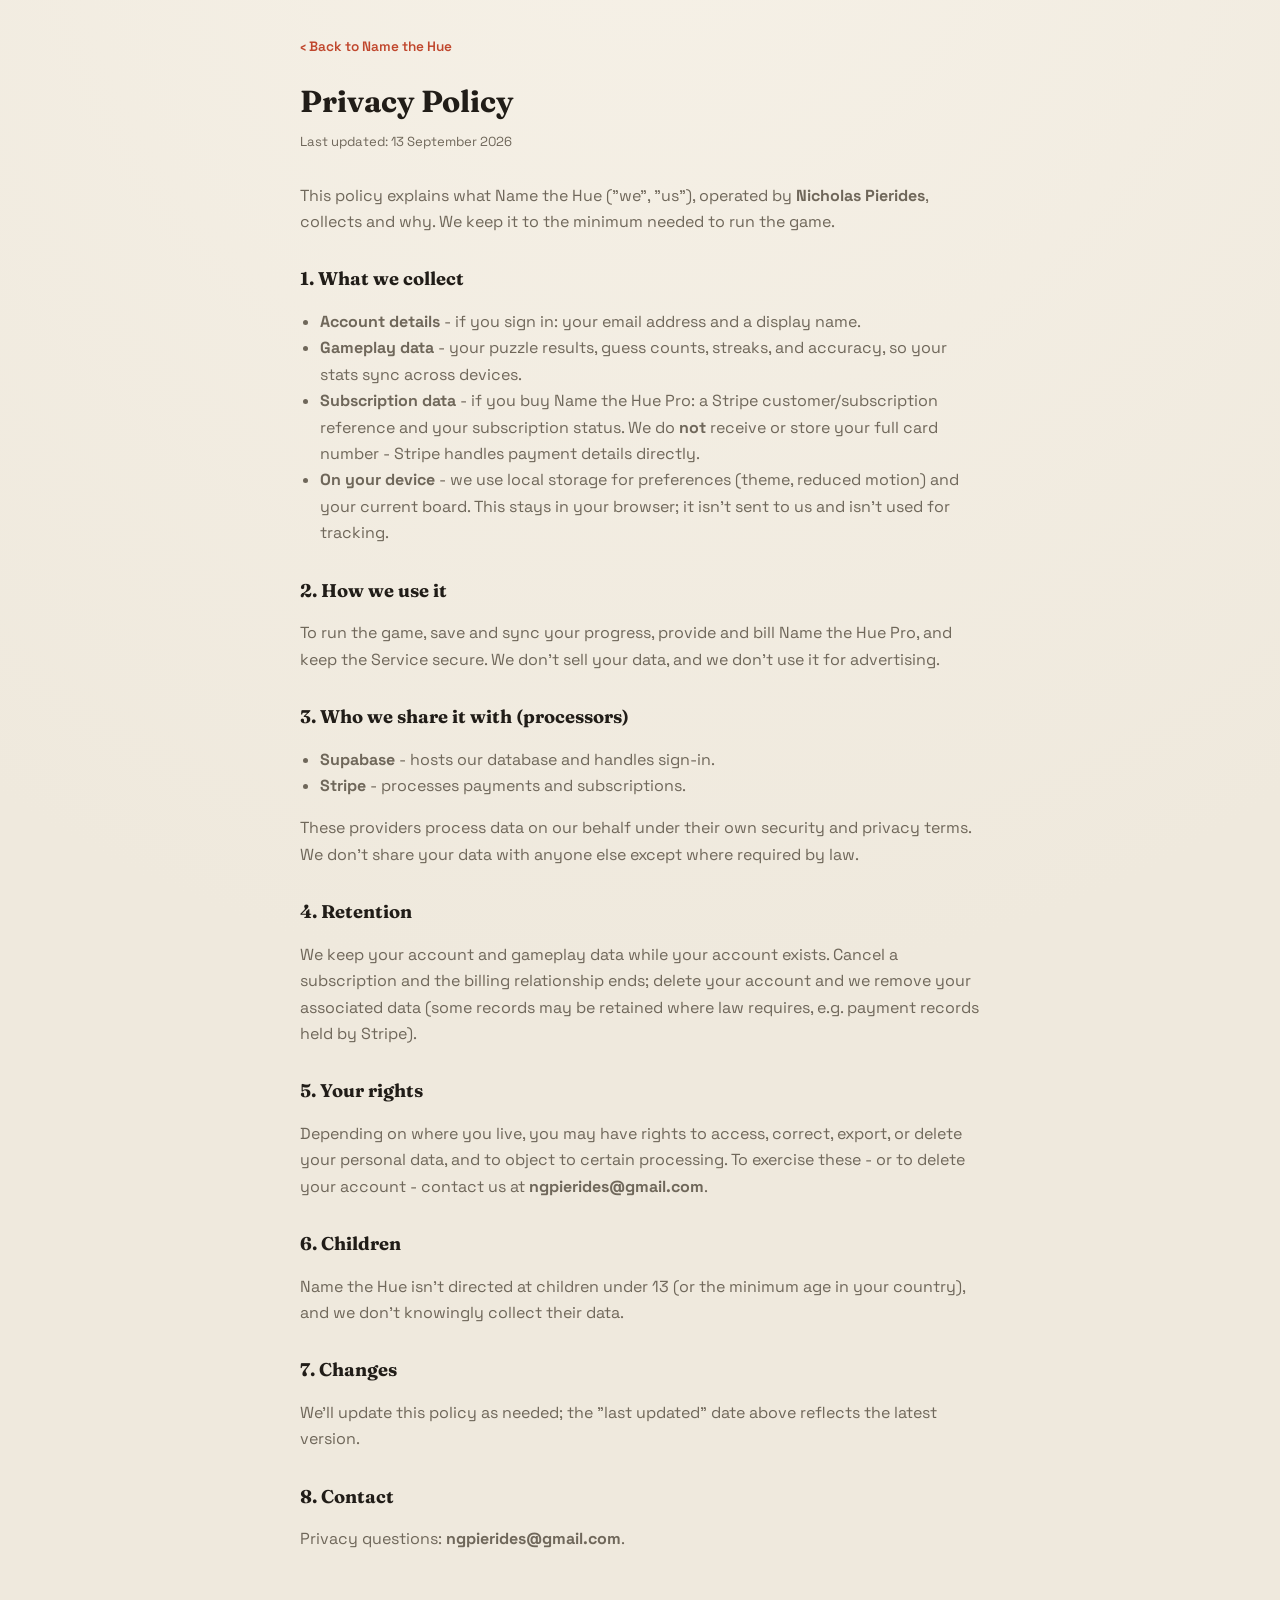
==== privacy.html @ 6e982c86 "Name the Hue — initial public release A daily colour-guessing game (zero-build static site). Guess t" ====
<!DOCTYPE html>
<html lang="en">
  <head>
    <meta charset="UTF-8" />
    <meta name="viewport" content="width=device-width, initial-scale=1.0" />
    <title>Privacy Policy · Name the Hue</title>
    <link rel="preconnect" href="https://fonts.googleapis.com" />
    <link rel="preconnect" href="https://fonts.gstatic.com" crossorigin />
    <link
      href="https://fonts.googleapis.com/css2?family=Space+Grotesk:wght@400;500;600;700&family=Fraunces:opsz,wght@9..144,500;9..144,600&display=swap"
      rel="stylesheet"
    />
    <link rel="stylesheet" href="css/styles.css?v=46" />
    <link
      rel="icon"
      href="data:image/svg+xml,<svg xmlns='http://www.w3.org/2000/svg' viewBox='0 0 100 100'><rect width='100' height='100' rx='22' fill='%23c8452f'/></svg>"
    />
    <script>
      try {
        document.documentElement.dataset.theme =
          localStorage.getItem('colordle:theme') === 'dark' ? 'dark' : 'light';
      } catch (e) { document.documentElement.dataset.theme = 'light'; }
    </script>
  </head>
  <body>
    <article class="legal">
      <a class="legal-back" href="index.html">‹ Back to Name the Hue</a>

      <h1>Privacy Policy</h1>
      <p class="legal-updated">Last updated: 13 September 2026</p>

      <p>
        This policy explains what Name the Hue ("we", "us"), operated by
        <strong>Nicholas Pierides</strong>, collects and why. We keep it to
        the minimum needed to run the game.
      </p>

      <h2>1. What we collect</h2>
      <ul>
        <li>
          <strong>Account details</strong> - if you sign in: your email address
          and a display name.
        </li>
        <li>
          <strong>Gameplay data</strong> - your puzzle results, guess counts,
          streaks, and accuracy, so your stats sync across devices.
        </li>
        <li>
          <strong>Subscription data</strong> - if you buy Name the Hue Pro: a Stripe
          customer/subscription reference and your subscription status. We do
          <strong>not</strong> receive or store your full card number - Stripe
          handles payment details directly.
        </li>
        <li>
          <strong>On your device</strong> - we use local storage for preferences
          (theme, reduced motion) and your current board. This stays in your
          browser; it isn't sent to us and isn't used for tracking.
        </li>
      </ul>

      <h2>2. How we use it</h2>
      <p>
        To run the game, save and sync your progress, provide and bill Name the Hue
        Pro, and keep the Service secure. We don't sell your data, and we don't
        use it for advertising.
      </p>

      <h2>3. Who we share it with (processors)</h2>
      <ul>
        <li><strong>Supabase</strong> - hosts our database and handles sign-in.</li>
        <li><strong>Stripe</strong> - processes payments and subscriptions.</li>
      </ul>
      <p>
        These providers process data on our behalf under their own security and
        privacy terms. We don't share your data with anyone else except where
        required by law.
      </p>

      <h2>4. Retention</h2>
      <p>
        We keep your account and gameplay data while your account exists. Cancel
        a subscription and the billing relationship ends; delete your account and
        we remove your associated data (some records may be retained where law
        requires, e.g. payment records held by Stripe).
      </p>

      <h2>5. Your rights</h2>
      <p>
        Depending on where you live, you may have rights to access, correct,
        export, or delete your personal data, and to object to certain
        processing. To exercise these - or to delete your account - contact us at
        <strong>ngpierides@gmail.com</strong>.
      </p>

      <h2>6. Children</h2>
      <p>
        Name the Hue isn't directed at children under 13 (or the minimum age in your
        country), and we don't knowingly collect their data.
      </p>

      <h2>7. Changes</h2>
      <p>
        We'll update this policy as needed; the "last updated" date above reflects
        the latest version.
      </p>

      <h2>8. Contact</h2>
      <p>Privacy questions: <strong>ngpierides@gmail.com</strong>.</p>
    </article>
  </body>
</html>
---- css/styles.css ----
/* styles.css — Name the Hue
   A warm "gallery placard" aesthetic: paper ground, ink type, colour swatches
   as the exhibits. Typographic, restrained, intentionally not a dark dashboard. */

:root {
  --paper: #efe9dd;
  --paper-2: #f6f1e7;
  --panel: #fbf8f1;
  --ink: #211d18;
  --ink-soft: #6f675a;
  --ink-faint: #a49a88;
  --line: #ded6c6;
  --line-strong: #cabda6;
  --accent: #c0472d; /* vermilion */
  --correct: #2f7d4f;
  --shadow: 0 1px 2px rgba(33, 29, 24, 0.08), 0 8px 24px rgba(33, 29, 24, 0.06);
  --radius: 10px;

  --font-display: 'Fraunces', Georgia, 'Times New Roman', serif;
  --font-ui: 'Space Grotesk', -apple-system, BlinkMacSystemFont, 'Segoe UI', sans-serif;
}

/* Dark theme — the same tokens, dark values. Everything reads these tokens, so
   nothing else needs to change. "System" tracks the OS via prefers-color-scheme
   (unless the player forced light); an explicit choice via [data-theme] wins. */
@media (prefers-color-scheme: dark) {
  :root:not([data-theme='light']) {
    --paper: #17130e;
    --paper-2: #1f1913;
    --panel: #241d15;
    --ink: #efe7d6;
    --ink-soft: #b6ab95;
    --ink-faint: #82775f;
    --line: #382f24;
    --line-strong: #4b4030;
    --accent: #d95b40;
    --correct: #55b079;
    --shadow: 0 1px 2px rgba(0, 0, 0, 0.45), 0 10px 26px rgba(0, 0, 0, 0.4);
  }
}
:root[data-theme='dark'] {
  --paper: #17130e;
  --paper-2: #1f1913;
  --panel: #241d15;
  --ink: #efe7d6;
  --ink-soft: #b6ab95;
  --ink-faint: #82775f;
  --line: #382f24;
  --line-strong: #4b4030;
  --accent: #d95b40;
  --correct: #55b079;
  --shadow: 0 1px 2px rgba(0, 0, 0, 0.45), 0 10px 26px rgba(0, 0, 0, 0.4);
}

* {
  box-sizing: border-box;
}

html {
  -webkit-text-size-adjust: 100%;
}

body {
  margin: 0;
  background: var(--paper);
  background-image: radial-gradient(circle at 50% -10%, var(--paper-2), var(--paper) 60%);
  color: var(--ink);
  font-family: var(--font-ui);
  line-height: 1.5;
  -webkit-font-smoothing: antialiased;
}

.app {
  max-width: 680px;
  margin: 0 auto;
  padding: 40px 18px 64px;
  position: relative;
}

/* ---- Masthead ---- */
.masthead {
  text-align: center;
  margin-bottom: 30px;
}
/* Corner icon-button groups. Top-right is reserved for a future profile button. */
.corner {
  position: absolute;
  top: 40px;
  display: flex;
  gap: 8px;
}
.corner--left {
  left: 20px;
}
.corner--right {
  right: 20px;
}
.icon-btn {
  width: 38px;
  height: 38px;
  display: grid;
  place-items: center;
  border: 1px solid var(--line);
  border-radius: 9px;
  background: var(--panel);
  color: var(--ink-soft);
  cursor: pointer;
  transition: color 0.14s ease, border-color 0.14s ease, transform 0.1s ease;
}
.icon-btn:hover {
  color: var(--ink);
  border-color: var(--ink-faint);
  transform: translateY(-1px);
}
.icon-btn:focus-visible {
  outline: 2px solid var(--accent);
  outline-offset: 2px;
}
/* display:grid above beats the [hidden] attribute — make hiding explicit
   (used to keep the archive button Pro-only). */
.icon-btn[hidden] {
  display: none;
}
.wordmark {
  display: inline-flex;
  align-items: center;
  gap: 12px;
}
.wordmark-text {
  font-family: var(--font-display);
  font-weight: 600;
  font-size: 2.5rem;
  letter-spacing: -0.02em;
  line-height: 1;
}
.swatch-dots {
  width: 18px;
  height: 18px;
  border-radius: 4px;
  background: var(--accent);
  box-shadow:
    -12px 0 0 -1px #e0a53f,
    12px 0 0 -1px #3f7fb0;
  margin-right: 12px;
}
.kicker {
  margin: 14px 0 0;
  color: var(--ink-soft);
  font-size: 0.9rem;
  letter-spacing: 0.01em;
}

/* ---- Placard (colour to find + day nav) ---- */
.plate {
  display: flex;
  align-items: stretch;
  gap: 8px;
  background: var(--panel);
  border: 1px solid var(--line);
  border-radius: var(--radius);
  box-shadow: var(--shadow);
  padding: 8px;
  margin-bottom: 18px;
}
.plate-body {
  flex: 1;
  text-align: center;
  padding: 12px 4px 14px;
}
.plate-label {
  display: block;
  text-transform: uppercase;
  letter-spacing: 0.22em;
  font-size: 0.62rem;
  font-weight: 600;
  color: var(--ink-faint);
}
.target-name {
  font-family: var(--font-display);
  font-weight: 600;
  font-size: 2rem;
  line-height: 1.1;
  margin: 6px 0 8px;
  text-transform: capitalize;
  letter-spacing: -0.015em;
}
.day-label {
  margin: 0;
  font-size: 0.78rem;
  color: var(--ink-soft);
}
.today-badge {
  display: inline-block;
  margin-left: 4px;
  padding: 1px 7px;
  border-radius: 999px;
  background: var(--ink);
  color: var(--paper-2);
  font-size: 0.62rem;
  font-weight: 600;
  letter-spacing: 0.06em;
  text-transform: uppercase;
  vertical-align: 1px;
}

.nav-btn {
  flex: 0 0 auto;
  width: 40px;
  border: 1px solid var(--line);
  border-radius: 8px;
  background: transparent;
  color: var(--ink);
  font-family: var(--font-display);
  font-size: 1.5rem;
  line-height: 1;
  cursor: pointer;
  transition: background 0.14s ease, color 0.14s ease, border-color 0.14s ease;
}
.nav-btn:hover:not(:disabled) {
  background: var(--ink);
  color: var(--paper-2);
  border-color: var(--ink);
}
.nav-btn:disabled {
  color: var(--ink-faint);
  opacity: 0.4;
  cursor: default;
}
.nav-btn:focus-visible {
  outline: 2px solid var(--accent);
  outline-offset: 2px;
}

/* ---- Meta row ---- */
.meta {
  display: flex;
  align-items: center;
  justify-content: space-between;
  padding: 2px 4px 16px;
  border-bottom: 1px solid var(--line);
  margin-bottom: 18px;
}
.meta-block--right {
  text-align: right;
}
.meta-label {
  display: block;
  text-transform: uppercase;
  letter-spacing: 0.14em;
  font-size: 0.62rem;
  font-weight: 600;
  color: var(--ink-faint);
  margin-bottom: 6px;
}
.meta-value {
  font-family: var(--font-display);
  font-size: 1.5rem;
  font-weight: 600;
}
.pips {
  display: flex;
  gap: 7px;
  align-items: center;
  height: 24px;
}
.pip {
  width: 13px;
  height: 13px;
  border-radius: 50%;
  background: var(--ink);
  transition: background 0.15s ease, transform 0.15s ease;
}
.pip--spent {
  background: transparent;
  box-shadow: inset 0 0 0 1.5px var(--line-strong);
}
/* Unlimited-guess mode: #pips holds a running count instead of dots. */
.pips--count {
  font-family: var(--font-display);
  font-size: 1.5rem;
  font-weight: 600;
  color: var(--ink);
}

/* ---- Grid ---- */
.grid {
  display: grid;
  grid-template-columns: repeat(var(--cols, 8), 1fr);
  gap: 7px;
  margin-bottom: 20px;
}
.tile {
  position: relative;
  aspect-ratio: 1 / 1;
  border: 1px solid rgba(33, 29, 24, 0.14);
  border-radius: 7px;
  background: var(--swatch);
  cursor: pointer;
  padding: 0;
  transition: transform 0.09s ease, box-shadow 0.14s ease, filter 0.16s ease;
}
.tile:hover {
  transform: translateY(-2px) scale(1.05);
  box-shadow: 0 6px 16px rgba(33, 29, 24, 0.24);
  z-index: 2;
}
.tile:focus-visible {
  outline: 2px solid var(--ink);
  outline-offset: 2px;
  z-index: 2;
}

/* Mark over a swatch: a legible chip for %, or a bare ✕ for eliminated. */
.tile-mark {
  position: absolute;
  inset: 0;
  display: flex;
  align-items: center;
  justify-content: center;
}
.mark-inner {
  font-size: 0.72rem;
  font-weight: 600;
  letter-spacing: 0.01em;
}
.tile.is-guessed .mark-inner {
  padding: 2px 6px;
  border-radius: 999px;
  background: rgba(20, 17, 14, 0.72);
  color: #fff;
  backdrop-filter: blur(1px);
}
.tile.is-guessed {
  cursor: default;
}
.tile.is-eliminated {
  filter: brightness(0.42) saturate(0.55);
  cursor: default;
}
.tile.is-eliminated .mark-inner {
  color: var(--accent);
  font-size: 1.5rem;
  font-weight: 700;
}
.tile.is-correct,
.tile.is-answer {
  border-color: var(--correct);
  box-shadow: 0 0 0 2px var(--correct), 0 0 0 5px rgba(47, 125, 79, 0.25);
}
.tile.is-answer .mark-inner::after {
  content: '★';
  color: #fff;
  font-size: 1.1rem;
  text-shadow: 0 1px 3px rgba(0, 0, 0, 0.5);
}

/* ---- Message banner ---- */
.message {
  display: flex;
  align-items: center;
  gap: 12px;
  border-radius: var(--radius);
  padding: 14px 16px;
  margin-bottom: 20px;
  border: 1px solid var(--line);
  background: var(--panel);
  box-shadow: var(--shadow);
  font-size: 0.95rem;
}
.message[hidden] {
  display: none;
}
.message em {
  font-style: normal;
  font-weight: 600;
  text-transform: capitalize;
}
.message--win {
  border-color: var(--correct);
}
.message--lose {
  border-color: var(--accent);
}
.message-swatch {
  flex: 0 0 auto;
  width: 34px;
  height: 34px;
  border-radius: 7px;
  border: 1px solid rgba(33, 29, 24, 0.2);
}

/* ---- Guess history (compact chips) ---- */
.guess-list {
  list-style: none;
  margin: 0;
  padding: 0;
  display: flex;
  flex-wrap: wrap;
  gap: 6px;
}
.guess-chip {
  position: relative;
  display: inline-flex;
  align-items: center;
  gap: 6px;
  background: var(--panel);
  border: 1px solid var(--line);
  border-radius: 999px;
  padding: 4px 10px 4px 5px;
  font-size: 0.82rem;
  cursor: default;
}
/* Hover reveals the guessed colour's hex code. */
.guess-chip:hover::after {
  content: attr(data-hex);
  position: absolute;
  bottom: calc(100% + 6px);
  left: 50%;
  transform: translateX(-50%);
  padding: 3px 8px;
  border-radius: 6px;
  background: var(--ink);
  color: var(--paper-2);
  font-family: ui-monospace, SFMono-Regular, Menlo, monospace;
  font-size: 0.72rem;
  letter-spacing: 0.02em;
  white-space: nowrap;
  pointer-events: none;
  box-shadow: var(--shadow);
  z-index: 5;
}
.guess-chip--correct {
  border-color: var(--correct);
  background: rgba(47, 125, 79, 0.08);
}
.guess-chip-swatch {
  width: 18px;
  height: 18px;
  border-radius: 50%;
  border: 1px solid rgba(33, 29, 24, 0.18);
}
.guess-chip-pct {
  font-family: var(--font-display);
  font-weight: 600;
}
/* Guess counter tints red once you go past par. */
.pips--overpar {
  color: var(--accent);
}

/* ---- Help & footer ---- */
.help-list {
  margin: 6px 0 0;
  padding-left: 20px;
  color: var(--ink-soft);
  font-size: 0.92rem;
}
.help-list li {
  margin-bottom: 9px;
}
.help-list strong {
  color: var(--ink);
}

/* ---- Profile / auth ---- */
.profile-lead {
  margin: 0 0 14px;
  color: var(--ink-soft);
  font-size: 0.92rem;
}
.btn {
  border: 1px solid var(--line);
  border-radius: 10px;
  background: var(--panel);
  color: var(--ink);
  font-family: var(--font-ui);
  font-weight: 600;
  font-size: 0.95rem;
  padding: 11px 16px;
  cursor: pointer;
  transition: border-color 0.14s ease, background 0.14s ease, filter 0.14s ease;
}
.btn:hover {
  border-color: var(--ink-faint);
}
.btn:disabled {
  opacity: 0.6;
  cursor: default;
}
.btn--primary {
  background: var(--ink);
  color: var(--paper-2);
  border-color: var(--ink);
}
.btn--primary:hover {
  filter: brightness(1.15);
}
.btn--wide {
  width: 100%;
  margin-top: 16px;
}
.auth-form {
  display: flex;
  flex-direction: column;
  gap: 10px;
}
.field {
  border: 1px solid var(--line);
  border-radius: 10px;
  background: var(--paper);
  color: var(--ink);
  font-family: var(--font-ui);
  font-size: 0.95rem;
  padding: 12px 14px;
}
.field:focus {
  outline: none;
  border-color: var(--ink-faint);
}
.auth-actions {
  display: flex;
  gap: 8px;
}
.auth-actions .btn {
  flex: 1;
}
.auth-msg {
  margin: 2px 0 0;
  min-height: 1.1em;
  font-size: 0.85rem;
  color: var(--ink-soft);
}
.auth-msg--error {
  color: var(--accent);
}
.auth-msg--ok {
  color: var(--correct);
}
.profile-account {
  display: flex;
  align-items: center;
  gap: 14px;
  margin-bottom: 12px;
}
.name-form {
  display: flex;
  gap: 8px;
}
.name-form .field {
  flex: 1;
  padding: 9px 12px;
}
.name-form .btn {
  padding: 9px 18px;
}
.profile-avatar {
  width: 52px;
  height: 52px;
  border-radius: 50%;
  display: grid;
  place-items: center;
  background: var(--ink);
  color: var(--paper-2);
  font-family: var(--font-display);
  font-size: 1.5rem;
  font-weight: 600;
}
.profile-email {
  font-weight: 600;
}
.profile-synced {
  font-size: 0.8rem;
  color: var(--correct);
}
.profile-hint {
  margin: 14px 0 4px;
  font-size: 0.82rem;
  color: var(--ink-soft);
}
.profile-note {
  background: var(--panel);
  border: 1px solid var(--line);
  border-radius: 10px;
  padding: 12px 14px;
  font-size: 0.88rem;
  color: var(--ink-soft);
  line-height: 1.5;
}
.auth-switch {
  margin: 4px 0 0;
  text-align: center;
  font-size: 0.85rem;
  color: var(--ink-soft);
}
.linkbtn {
  border: none;
  background: none;
  padding: 0;
  font: inherit;
  font-weight: 600;
  color: var(--ink);
  cursor: pointer;
  text-decoration: underline;
  text-underline-offset: 2px;
}

/* Guest nudge on the results screen */
.nudge {
  width: 100%;
  display: flex;
  align-items: center;
  gap: 12px;
  text-align: left;
  margin: 16px 0 4px;
  padding: 12px 14px;
  border: 1px solid var(--correct);
  border-radius: 12px;
  background: rgba(47, 125, 79, 0.08);
  color: var(--ink);
  cursor: pointer;
  font-family: var(--font-ui);
  transition: background 0.14s ease, transform 0.1s ease;
}
.nudge:hover {
  background: rgba(47, 125, 79, 0.15);
  transform: translateY(-1px);
}
.nudge[hidden] {
  display: none;
}
.nudge-flame {
  font-size: 1.4rem;
  line-height: 1;
}
.nudge-text {
  flex: 1;
  display: flex;
  flex-direction: column;
}
.nudge-text strong {
  font-size: 0.98rem;
}
.nudge-sub {
  font-size: 0.8rem;
  color: var(--ink-soft);
}
.nudge-cta {
  font-family: var(--font-display);
  font-size: 1.5rem;
  color: var(--correct);
}

/* Buy-me-a-coffee support link on the results screen */
.coffee {
  width: 100%;
  display: flex;
  align-items: center;
  gap: 12px;
  text-align: left;
  margin: 16px 0 4px;
  padding: 12px 14px;
  border: 1px solid var(--accent);
  border-radius: 12px;
  background: rgba(192, 71, 45, 0.08);
  color: var(--ink);
  cursor: pointer;
  text-decoration: none;
  font-family: var(--font-ui);
  transition: background 0.14s ease, transform 0.1s ease;
}
.coffee:hover {
  background: rgba(192, 71, 45, 0.15);
  transform: translateY(-1px);
}
.coffee[hidden] {
  display: none;
}
.coffee-cup {
  font-size: 1.4rem;
  line-height: 1;
}
.coffee-text {
  flex: 1;
  display: flex;
  flex-direction: column;
}
.coffee-text strong {
  font-size: 0.98rem;
}
.coffee-sub {
  font-size: 0.8rem;
  color: var(--ink-soft);
}
.coffee-cta {
  font-family: var(--font-display);
  font-size: 1.5rem;
  color: var(--accent);
}

.profile-note code,
.help-list code {
  font-family: ui-monospace, SFMono-Regular, Menlo, monospace;
  font-size: 0.82em;
  background: var(--paper);
  padding: 1px 5px;
  border-radius: 4px;
  border: 1px solid var(--line);
}
.footer {
  margin-top: 28px;
  text-align: center;
  font-size: 0.76rem;
  color: var(--ink-faint);
}
.footer a {
  color: var(--ink-soft);
}

/* ---- Results modal ---- */
.modal {
  position: fixed;
  inset: 0;
  z-index: 50;
  display: flex;
  align-items: center;
  justify-content: center;
  padding: 24px 16px;
  overflow-y: auto;
  background: rgba(33, 29, 24, 0.45);
  backdrop-filter: blur(2px);
  animation: fade 0.18s ease;
}
.modal-card {
  margin: auto; /* keeps it centred, and scrollable if ever taller than the screen */
}
.modal[hidden] {
  display: none;
}
@keyframes fade {
  from { opacity: 0; }
}
.modal-card {
  position: relative;
  width: 100%;
  max-width: 440px;
  background: var(--paper-2);
  border: 1px solid var(--line);
  border-radius: 16px;
  box-shadow: 0 12px 48px rgba(33, 29, 24, 0.28);
  padding: 26px 24px 22px;
  animation: pop 0.2s ease;
}
@keyframes pop {
  from { transform: translateY(8px) scale(0.98); opacity: 0; }
}
.modal-close {
  position: absolute;
  top: 14px;
  right: 14px;
  width: 30px;
  height: 30px;
  border: none;
  border-radius: 8px;
  background: transparent;
  color: var(--ink-soft);
  font-size: 1rem;
  cursor: pointer;
}
.modal-close:hover {
  background: var(--line);
  color: var(--ink);
}
.modal-h {
  font-family: var(--font-ui);
  text-transform: uppercase;
  letter-spacing: 0.14em;
  font-size: 0.7rem;
  font-weight: 600;
  color: var(--ink-faint);
  text-align: center;
  margin: 22px 0 12px;
}

/* Outcome header */
.results-outcome {
  display: flex;
  align-items: center;
  gap: 14px;
  justify-content: center;
  padding: 4px 0 6px;
}
.results-outcome[hidden] {
  display: none;
}
.results-swatch {
  width: 46px;
  height: 46px;
  border-radius: 9px;
  border: 1px solid rgba(33, 29, 24, 0.2);
  flex: 0 0 auto;
}
.results-outcome-text {
  display: flex;
  flex-direction: column;
}
.results-outcome-text strong {
  font-family: var(--font-display);
  font-size: 1.5rem;
}
.results-answer {
  color: var(--ink-soft);
  font-size: 0.9rem;
  text-transform: capitalize;
}

/* Stats numbers */
.stats-grid {
  display: grid;
  grid-template-columns: repeat(5, 1fr);
  gap: 4px;
}
@media (max-width: 380px) {
  .stats-grid {
    grid-template-columns: repeat(3, 1fr);
    gap: 10px 4px;
  }
}
.stat {
  display: flex;
  flex-direction: column;
  align-items: center;
}
.stat-num {
  font-family: var(--font-display);
  font-size: 1.5rem;
  font-weight: 600;
  line-height: 1.1;
}
.stat-cap {
  font-size: 0.64rem;
  color: var(--ink-soft);
  text-align: center;
  line-height: 1.2;
}

/* Distribution bars */
.dist {
  display: flex;
  flex-direction: column;
  gap: 5px;
}
.dist-row {
  display: flex;
  align-items: center;
  gap: 8px;
}
.dist-key {
  width: 1ch;
  text-align: center;
  font-weight: 600;
  font-size: 0.85rem;
  color: var(--ink-soft);
}
.dist-key--x {
  color: var(--accent);
}
.dist-track {
  flex: 1;
  display: flex;
}
.dist-fill {
  background: var(--ink-soft);
  color: var(--paper-2);
  font-size: 0.74rem;
  font-weight: 600;
  padding: 2px 8px;
  border-radius: 4px;
  text-align: right;
  min-width: 2.4ch;
  white-space: nowrap;
  transition: width 0.4s ease;
}
.dist-fill--now {
  background: var(--correct);
}
.dist-fill--lost {
  background: var(--accent);
}
/* Footer: countdown + share */
.modal-foot {
  display: flex;
  align-items: center;
  gap: 12px;
  margin-top: 24px;
  padding-top: 18px;
  border-top: 1px solid var(--line);
}
.countdown {
  flex: 1;
  display: flex;
  flex-direction: column;
}
.countdown-cap {
  font-size: 0.62rem;
  text-transform: uppercase;
  letter-spacing: 0.12em;
  color: var(--ink-faint);
}
.countdown-time {
  font-family: var(--font-display);
  font-size: 1.4rem;
  font-weight: 600;
  font-variant-numeric: tabular-nums;
}
.countdown-note {
  font-size: 0.64rem;
  color: var(--ink-faint);
  margin-top: 2px;
}
.share-btn {
  border: none;
  border-radius: 10px;
  background: var(--correct);
  color: #fff;
  font-family: var(--font-ui);
  font-weight: 600;
  font-size: 1rem;
  padding: 12px 26px;
  cursor: pointer;
  transition: filter 0.14s ease;
}
.share-btn:hover {
  filter: brightness(1.06);
}
.share-btn[hidden] {
  display: none;
}
.share-btn:disabled {
  opacity: 0.8;
  cursor: default;
}

@media (max-width: 420px) {
  .app {
    padding: 28px 14px 48px;
  }
  .corner {
    top: 28px;
  }
  .corner--left {
    left: 14px;
  }
  .corner--right {
    right: 14px;
  }
  /* Drop the wordmark below the absolutely-positioned corner buttons so a wide
     title ("Name the Hue") gets its own full-width line instead of running under
     the icons. The corners end at ~66px (top 28 + 38 tall); clear them. */
  .masthead {
    padding-top: 46px;
  }
  .wordmark-text {
    font-size: 2.1rem;
  }
  .target-name {
    font-size: 1.65rem;
  }
  .grid {
    gap: 5px;
  }
  .mark-inner {
    font-size: 0.62rem;
  }
}

/* ---- Multiplayer ---- */
:root {
  --mp-them: #3c73a8; /* opponent accent (blue), pairs with --accent (you) */
}

/* Entry buttons: the header pill + the block button in the results modal. */
.mp-cta {
  display: inline-flex;
  align-items: center;
  gap: 7px;
  margin-top: 14px;
  padding: 8px 16px;
  border: 1px solid var(--ink);
  border-radius: 999px;
  background: var(--ink);
  color: var(--paper-2);
  font-family: var(--font-ui);
  font-size: 0.86rem;
  font-weight: 600;
  cursor: pointer;
  transition: transform 0.1s ease, opacity 0.14s ease;
}
.mp-cta:hover {
  transform: translateY(-1px);
  opacity: 0.92;
}
.mp-cta:focus-visible {
  outline: 2px solid var(--accent);
  outline-offset: 2px;
}
.mp-cta--block {
  display: flex;
  width: 100%;
  justify-content: center;
  margin: 16px 0 4px;
}

/* Full-page multiplayer view (takes over from the daily game). */
.mp-page {
  position: fixed;
  inset: 0;
  z-index: 60;
  overflow-y: auto;
  background: var(--paper);
  background-image: radial-gradient(circle at 50% -10%, var(--paper-2), var(--paper) 60%);
}
.mp-page[hidden] {
  display: none;
}
.mp-shell {
  max-width: 540px;
  margin: 0 auto;
  padding: 14px 18px 40px;
}
.mp-topbar {
  display: flex;
  align-items: center;
  gap: 10px;
  padding: 6px 0 18px;
}
.mp-navbtn {
  flex: 0 0 auto;
  min-width: 96px;
  padding: 7px 12px;
  border: 1px solid var(--line);
  border-radius: 8px;
  background: transparent;
  color: var(--ink);
  font-family: var(--font-ui);
  font-size: 0.82rem;
  font-weight: 600;
  cursor: pointer;
  transition: background 0.14s ease, color 0.14s ease, border-color 0.14s ease;
}
.mp-navbtn:hover {
  background: var(--ink);
  color: var(--paper-2);
  border-color: var(--ink);
}
.mp-navbtn--ghost {
  visibility: hidden; /* balances the back button so the title stays centred */
}
.mp-topbar-title {
  flex: 1;
  text-align: center;
  font-family: var(--font-ui);
  font-size: 0.68rem;
  font-weight: 600;
  letter-spacing: 0.16em;
  text-transform: uppercase;
  color: var(--ink-faint);
}

/* Lobby subpage */
.mp-hero {
  text-align: center;
  margin: 8px 0 22px;
}
.mp-hero-emoji {
  font-size: 2.4rem;
  line-height: 1;
}
.mp-h1 {
  font-family: var(--font-display);
  font-weight: 600;
  font-size: 1.9rem;
  margin: 10px 0 8px;
}
.mp-hero-sub {
  margin: 0 auto;
  max-width: 34ch;
  font-size: 0.92rem;
  line-height: 1.5;
  color: var(--ink-soft);
}
.mp-lobby-status {
  margin: 10px 2px 0;
  font-size: 0.85rem;
  color: var(--ink-soft);
  text-align: center;
}
/* Lobby panels: "Invite a friend" and "Join a game". */
.mp-panel {
  padding: 14px;
  border: 1px solid var(--line);
  border-radius: 12px;
  background: var(--panel);
  box-shadow: var(--shadow);
}
.mp-panel-label {
  display: block;
  margin-bottom: 10px;
  font-size: 0.66rem;
  font-weight: 600;
  letter-spacing: 0.16em;
  text-transform: uppercase;
  color: var(--ink-faint);
}
/* The big tap-to-copy room code shown when hosting. */
.mp-code {
  display: block;
  width: 100%;
  margin-bottom: 10px;
  padding: 10px 12px;
  border: 1px dashed var(--line-strong);
  border-radius: 8px;
  background: var(--paper);
  color: var(--ink);
  font-family: var(--font-display);
  font-size: 1.8rem;
  font-weight: 600;
  letter-spacing: 0.28em;
  text-indent: 0.28em; /* balance the trailing letter-spacing so it looks centred */
  text-align: center;
  cursor: pointer;
  transition: border-color 0.14s ease, background 0.14s ease;
}
.mp-code:hover {
  border-color: var(--accent);
  background: var(--paper-2);
}
.mp-or {
  display: flex;
  align-items: center;
  gap: 12px;
  margin: 16px 2px;
  color: var(--ink-faint);
  font-size: 0.82rem;
}
.mp-or::before,
.mp-or::after {
  content: '';
  flex: 1;
  height: 1px;
  background: var(--line);
}
.mp-join-error {
  margin: 10px 2px 0;
  font-size: 0.82rem;
  color: var(--accent);
}
.mp-join-error[hidden] {
  display: none;
}
.mp-link--editable {
  font-family: var(--font-ui);
  font-size: 0.9rem;
}
.mp-linkrow {
  display: flex;
  gap: 8px;
}
.mp-link {
  flex: 1;
  min-width: 0;
  padding: 9px 12px;
  border: 1px solid var(--line-strong);
  border-radius: 8px;
  background: var(--paper);
  color: var(--ink);
  font-family: ui-monospace, SFMono-Regular, Menlo, monospace;
  font-size: 0.82rem;
}
.mp-hint {
  margin: 14px 2px 0;
  font-size: 0.82rem;
  color: var(--ink-soft);
  line-height: 1.45;
}

/* Scoreboard */
.mp-scoreboard {
  display: flex;
  align-items: center;
  justify-content: center;
  gap: 14px;
  margin: 4px 0 14px;
}
.mp-player {
  display: flex;
  flex-direction: column;
  align-items: center;
  min-width: 92px;
  padding: 8px 12px;
  border-radius: 10px;
  border: 1px solid var(--line);
}
.mp-player--me {
  border-color: var(--accent);
  background: rgba(192, 71, 45, 0.08);
}
.mp-player--them {
  border-color: var(--mp-them);
  background: rgba(60, 115, 168, 0.09);
}
.mp-pname {
  font-size: 0.78rem;
  color: var(--ink-soft);
  max-width: 110px;
  overflow: hidden;
  text-overflow: ellipsis;
  white-space: nowrap;
}
.mp-pscore {
  font-family: var(--font-display);
  font-size: 1.7rem;
  font-weight: 600;
}
.mp-vs {
  font-family: var(--font-display);
  color: var(--ink-faint);
}

/* Target + turn */
.mp-target {
  text-align: center;
  margin-bottom: 6px;
}
.mp-target .target-name {
  margin: 4px 0 0;
  font-size: 1.6rem;
}
.mp-turn {
  text-align: center;
  margin: 6px 0 12px;
  font-size: 0.9rem;
  font-weight: 600;
  color: var(--ink-soft);
  min-height: 1.2em;
}
.mp-turn--mine {
  color: var(--accent);
}

/* Grid picks — colour-coded by who claimed the swatch. */
.mp-grid {
  margin-bottom: 6px;
}
.tile.mp-mine {
  box-shadow: 0 0 0 2px var(--accent);
}
.tile.mp-theirs {
  box-shadow: 0 0 0 2px var(--mp-them);
}
.tile.mp-theirs .mark-inner {
  background: rgba(60, 115, 168, 0.85);
}
.tile.is-correct,
.tile.mp-mine.is-correct,
.tile.mp-theirs.is-correct {
  box-shadow: 0 0 0 2px var(--correct), 0 0 0 5px rgba(47, 125, 79, 0.25);
}

/* Round-over banner */
.mp-roundover {
  display: flex;
  flex-wrap: wrap;
  align-items: center;
  justify-content: space-between;
  gap: 10px 12px;
  margin-top: 10px;
  padding: 12px 14px;
  border: 1px solid var(--line-strong);
  border-radius: 12px;
  background: var(--panel);
}
.mp-roundover-actions {
  display: flex;
  align-items: center;
  gap: 8px;
  margin-left: auto;
}
.mp-roundover[hidden] {
  display: none;
}
.mp-roundover-text {
  font-weight: 600;
}

/* ---- Placard without arrows ---- */
.plate--solo {
  justify-content: center;
}

/* The grid's own display:grid beats the [hidden] attribute's UA display:none,
   so make hiding it explicit (used when Hard Mode takes over). */
.grid[hidden] {
  display: none;
}

/* ---- Pro: Hard Mode mixer ---- */
.hard[hidden] { display: none; }
.hard {
  display: flex;
  flex-direction: column;
  gap: 14px;
  margin-bottom: 20px;
}
/* The 2D colour field + draggable marker. */
.hard-field-wrap {
  position: relative;
  line-height: 0;
}
.hard-field {
  width: 100%;
  height: auto;
  display: block;
  border-radius: var(--radius);
  border: 1px solid rgba(33, 29, 24, 0.14);
  box-shadow: var(--shadow);
  cursor: crosshair;
  touch-action: none; /* let us drag without the page scrolling */
}
.hard-marker {
  position: absolute;
  width: 30px;
  height: 30px;
  border-radius: 50%;
  transform: translate(-50%, -50%);
  border: 3px solid #fff;
  box-shadow: 0 0 0 1.5px rgba(0, 0, 0, 0.45), 0 2px 6px rgba(0, 0, 0, 0.4);
  pointer-events: none;
}
.hard-marker.on-dark { border-color: #fff; }
.hard-marker[hidden] { display: none; }
.hard-gray {
  width: 100%;
  height: 22px;
  display: block;
  border-radius: 7px;
  border: 1px solid rgba(33, 29, 24, 0.14);
  cursor: crosshair;
  touch-action: none;
}
.hard-bottom {
  display: flex;
  align-items: center;
  gap: 14px;
}
.hard-pickbox {
  display: flex;
  align-items: center;
  gap: 10px;
}
/* The large circle showing the currently selected colour. */
.hard-circle {
  width: 56px;
  height: 56px;
  border-radius: 50%;
  background: #808080;
  border: 1px solid rgba(33, 29, 24, 0.18);
  box-shadow: var(--shadow), inset 0 0 0 3px rgba(255, 255, 255, 0.55);
  flex: 0 0 auto;
}
.hard-hex {
  font-family: ui-monospace, SFMono-Regular, Menlo, monospace;
  font-size: 0.82rem;
  color: var(--ink-soft);
}
.hard--locked .hard-field,
.hard--locked .hard-gray { cursor: default; opacity: 0.7; }
.hard-guess { flex: 1; }
/* Hard-Mode board inside the multiplayer page. */
.mp-hard { display: flex; flex-direction: column; gap: 12px; margin-bottom: 6px; }
.mp-hard[hidden] { display: none; }
.hard-badge {
  display: inline-block;
  margin-left: 4px;
  padding: 1px 7px;
  border-radius: 999px;
  background: var(--accent);
  color: #fff;
  font-size: 0.62rem;
  font-weight: 600;
  letter-spacing: 0.06em;
  text-transform: uppercase;
  vertical-align: 1px;
}

/* ---- Pro toggles in the profile ---- */
.pro-section {
  margin-top: 22px;
  padding-top: 18px;
  border-top: 1px solid var(--line);
}
.pro-toggle {
  display: flex;
  align-items: center;
  gap: 12px;
  padding: 10px 0;
  cursor: pointer;
}
.pro-toggle-text {
  flex: 1;
  display: flex;
  flex-direction: column;
}
.pro-toggle .pro-sub {
  font-size: 0.8rem;
  color: var(--ink-soft);
}
.pro-toggle input[type='checkbox'] {
  width: 20px;
  height: 20px;
  accent-color: var(--accent);
  cursor: pointer;
  flex: 0 0 auto;
}
.pro-toggle--off { opacity: 0.55; }
.pro-toggle--status { cursor: default; }
.pro-subscribe { flex: 0 0 auto; padding: 8px 18px; }
/* Monthly / yearly subscribe choice (with the trial note above it). */
.pro-subscribe-box { margin: 6px 0 2px; }
.pro-subscribe-box .pro-sub { display: block; margin-bottom: 10px; line-height: 1.45; }
.pro-plan-choice { display: flex; gap: 8px; }
.pro-plan-choice .share-btn { flex: 1; padding: 10px 12px; }
/* Yearly reads as the secondary/outline option next to the solid monthly one. */
.pro-subscribe--alt {
  background: transparent;
  color: var(--correct);
  box-shadow: inset 0 0 0 1px var(--correct);
}
/* Plan buttons stack a name over the real price. */
.plan-btn {
  display: flex;
  flex-direction: column;
  align-items: center;
  gap: 1px;
  line-height: 1.2;
}
.plan-btn[hidden] { display: none; }
.plan-name { font-weight: 600; font-size: 0.95rem; }
.plan-price { font-size: 0.78rem; font-weight: 500; opacity: 0.92; }
.plan-save {
  font-size: 0.58rem;
  font-weight: 700;
  letter-spacing: 0.03em;
  padding: 1px 5px;
  border-radius: 999px;
  background: var(--correct);
  color: #fff;
  vertical-align: 1px;
}
.plan-savings {
  margin: 10px 0 0;
  text-align: center;
  font-size: 0.82rem;
  font-weight: 600;
  color: var(--correct);
}
/* Price line in the shared upsell popup. */
.pro-upsell-price {
  margin: -6px auto 16px;
  font-size: 0.9rem;
  font-weight: 600;
  color: var(--ink);
}
.pro-status-pill {
  flex: 0 0 auto;
  font-size: 0.7rem;
  font-weight: 600;
  letter-spacing: 0.04em;
  padding: 4px 10px;
  border-radius: 999px;
  border: 1px solid var(--line-strong);
  color: var(--ink-soft);
}
.pro-status-pill.is-on {
  border-color: var(--correct);
  color: var(--correct);
}
.pro-status-actions {
  flex: 0 0 auto;
  display: flex;
  align-items: center;
  gap: 12px;
}
.set-link-btn {
  background: none;
  border: none;
  padding: 0;
  font: inherit;
  font-size: 0.82rem;
  font-weight: 600;
  color: var(--accent);
  text-decoration: underline;
  cursor: pointer;
}

/* Free-vs-Pro comparison: makes the tier split legible at a glance. */
.tier-compare {
  display: grid;
  grid-template-columns: 1fr 1fr;
  gap: 10px;
  margin: 2px 0 8px;
}
.tier {
  border: 1px solid var(--line);
  border-radius: 12px;
  padding: 12px 12px 14px;
}
.tier--pro {
  border-color: var(--accent);
  background: rgba(192, 71, 45, 0.06);
}
.tier-name {
  display: flex;
  align-items: center;
  gap: 6px;
  margin-bottom: 9px;
  font-size: 0.62rem;
  text-transform: uppercase;
  letter-spacing: 0.14em;
  font-weight: 600;
  color: var(--ink-faint);
}
.tier--pro .tier-name { color: var(--accent); }
/* The plan you're on gets a bolder outline so it's obvious at a glance. */
.tier--current { box-shadow: 0 0 0 2px var(--accent); }
.tier--free.tier--current { box-shadow: 0 0 0 2px var(--line-strong); }
.tier-badge {
  font-size: 0.55rem;
  letter-spacing: 0.06em;
  padding: 2px 6px;
  border-radius: 999px;
  background: var(--accent);
  color: #fff;
}
.tier-badge--plain { background: var(--line-strong); color: var(--ink); }
/* "You're on the … plan." line above the comparison. */
.plan-line {
  margin: 0 0 10px;
  font-size: 0.9rem;
  color: var(--ink-soft);
}
.plan-line strong { color: var(--ink); }
.tier-list {
  list-style: none;
  margin: 0;
  padding: 0;
  display: flex;
  flex-direction: column;
  gap: 7px;
}
.tier-list li {
  position: relative;
  padding-left: 18px;
  font-size: 0.8rem;
  line-height: 1.3;
  color: var(--ink-soft);
}
.tier-list li::before {
  content: '✓';
  position: absolute;
  left: 0;
  top: 0;
  font-weight: 700;
  color: var(--ink-faint);
}
.tier--pro .tier-list li::before { color: var(--accent); }
@media (max-width: 380px) {
  .tier-compare { grid-template-columns: 1fr; }
}

/* ---- Archive modal ---- */
.modal-card--archive { max-width: 460px; }
.archive-list {
  display: flex;
  flex-direction: column;
  gap: 8px;
  max-height: 60vh;
  overflow-y: auto;
  margin-top: 6px;
}
.archive-row {
  display: flex;
  align-items: center;
  gap: 12px;
  width: 100%;
  text-align: left;
  padding: 11px 14px;
  border: 1px solid var(--line);
  border-radius: 10px;
  background: var(--panel);
  color: var(--ink);
  font-family: var(--font-ui);
  cursor: pointer;
  transition: background 0.12s ease, border-color 0.12s ease, transform 0.1s ease;
}
.archive-row:hover { transform: translateY(-1px); border-color: var(--ink-faint); }
.archive-row--done { border-color: var(--correct); background: rgba(47, 125, 79, 0.06); }
.archive-row--current { box-shadow: inset 0 0 0 2px var(--accent); background: rgba(192, 71, 45, 0.06); }
.archive-main {
  flex: 1;
  min-width: 0;
  display: flex;
  flex-direction: column;
  gap: 2px;
}
.archive-day { font-weight: 600; }
.archive-date { color: var(--ink-soft); font-size: 0.82rem; }
.archive-status {
  flex: 0 0 auto;
  font-size: 0.82rem;
  color: var(--ink-soft);
  white-space: nowrap;
}
.archive-todo { color: var(--ink-faint); }
.archive-go {
  flex: 0 0 auto;
  font-family: var(--font-display);
  font-size: 1.3rem;
  color: var(--ink-faint);
}
/* Shown in the archive when the player isn't Pro. */
.archive-upsell {
  text-align: center;
  padding: 20px 12px 8px;
}
.archive-upsell-emoji {
  font-size: 2.4rem;
  line-height: 1;
}
.archive-upsell-text {
  margin: 12px auto 18px;
  max-width: 34ch;
  color: var(--ink-soft);
  line-height: 1.5;
}
.archive-upsell .share-btn {
  width: 100%;
}
/* Shared Pro upsell popup (archive + practice gates). */
.modal-card--upsell { max-width: 400px; }
.modal-card--upsell .archive-upsell { padding-top: 8px; }
.modal-card--upsell .archive-upsell .modal-h { margin: 8px 0 0; }

/* ---- Settings panel ---- */
.set-row {
  display: flex;
  align-items: center;
  justify-content: space-between;
  gap: 12px;
  padding: 10px 0;
}
.set-row-text strong { font-size: 0.98rem; }
.set-seg {
  display: inline-flex;
  border: 1px solid var(--line-strong);
  border-radius: 999px;
  overflow: hidden;
}
.set-seg-btn {
  border: none;
  background: transparent;
  color: var(--ink-soft);
  font-family: var(--font-ui);
  font-size: 0.8rem;
  font-weight: 600;
  padding: 6px 13px;
  cursor: pointer;
  transition: background 0.14s ease, color 0.14s ease;
}
.set-seg-btn.is-active { background: var(--ink); color: var(--paper-2); }
.set-data { margin-top: 2px; }
.set-data-note {
  margin: 0 0 12px;
  font-size: 0.82rem;
  line-height: 1.45;
  color: var(--ink-soft);
}
.set-danger {
  width: 100%;
  padding: 10px 14px;
  border: 1px solid var(--accent);
  border-radius: 10px;
  background: transparent;
  color: var(--accent);
  font-family: var(--font-ui);
  font-weight: 600;
  cursor: pointer;
  transition: background 0.14s ease, color 0.14s ease;
}
.set-danger:hover { background: var(--accent); color: #fff; }

/* Reduce-motion: kill transitions, animations, and hover lifts. */
.reduce-motion *,
.reduce-motion *::before,
.reduce-motion *::after {
  transition: none !important;
  animation: none !important;
}
.reduce-motion *:hover { transform: none !important; }

/* ---- Masthead action pills (Play a friend / Practice) ---- */
.masthead-actions {
  display: flex;
  gap: 8px;
  justify-content: center;
  flex-wrap: wrap;
  margin-top: 14px;
}
.masthead-actions .mp-cta { margin-top: 0; }

/* ---- Practice mode bar ---- */
.practice-bar {
  display: flex;
  align-items: center;
  justify-content: space-between;
  gap: 10px;
  flex-wrap: wrap;
  margin-bottom: 14px;
  padding: 8px 8px 8px 14px;
  border: 1px dashed var(--accent);
  border-radius: 10px;
  background: rgba(192, 71, 45, 0.06);
}
.practice-bar[hidden] { display: none; }
.practice-tag { font-size: 0.8rem; font-weight: 600; color: var(--ink-soft); }
.practice-actions { display: flex; gap: 8px; }
.practice-actions .share-btn { padding: 8px 14px; }

/* ---- Toast (payment status / billing messages) ---- */
.toast {
  position: fixed;
  left: 50%;
  bottom: 22px;
  transform: translate(-50%, 12px);
  z-index: 100;
  max-width: min(92vw, 440px);
  padding: 12px 18px;
  border-radius: 12px;
  background: var(--ink);
  color: var(--paper-2);
  font-size: 0.9rem;
  font-weight: 500;
  line-height: 1.4;
  text-align: center;
  box-shadow: 0 10px 34px rgba(33, 29, 24, 0.35);
  opacity: 0;
  pointer-events: none;
  transition: opacity 0.2s ease, transform 0.2s ease;
}
.toast.is-show { opacity: 1; transform: translate(-50%, 0); }

/* ---- Legal / content pages (terms.html, privacy.html) ---- */
.legal {
  max-width: 720px;
  margin: 0 auto;
  padding: 34px 20px 80px;
}
.legal-back {
  display: inline-flex;
  align-items: center;
  gap: 6px;
  margin-bottom: 22px;
  color: var(--ink-soft);
  text-decoration: none;
  font-size: 0.85rem;
  font-weight: 600;
}
.legal-back:hover { color: var(--ink); }
.legal h1 {
  font-family: var(--font-display);
  font-size: 1.9rem;
  margin: 0 0 6px;
  color: var(--ink);
}
.legal-updated { color: var(--ink-faint); font-size: 0.82rem; margin: 0 0 30px; }
.legal h2 {
  font-family: var(--font-display);
  font-size: 1.15rem;
  margin: 30px 0 8px;
  color: var(--ink);
}
.legal p,
.legal li { line-height: 1.65; color: var(--ink-soft); }
.legal ul { padding-left: 20px; }
.legal a { color: var(--accent); }
.legal-note {
  margin-top: 38px;
  padding: 14px 16px;
  border: 1px dashed var(--line-strong);
  border-radius: 10px;
  font-size: 0.84rem;
  color: var(--ink-faint);
}
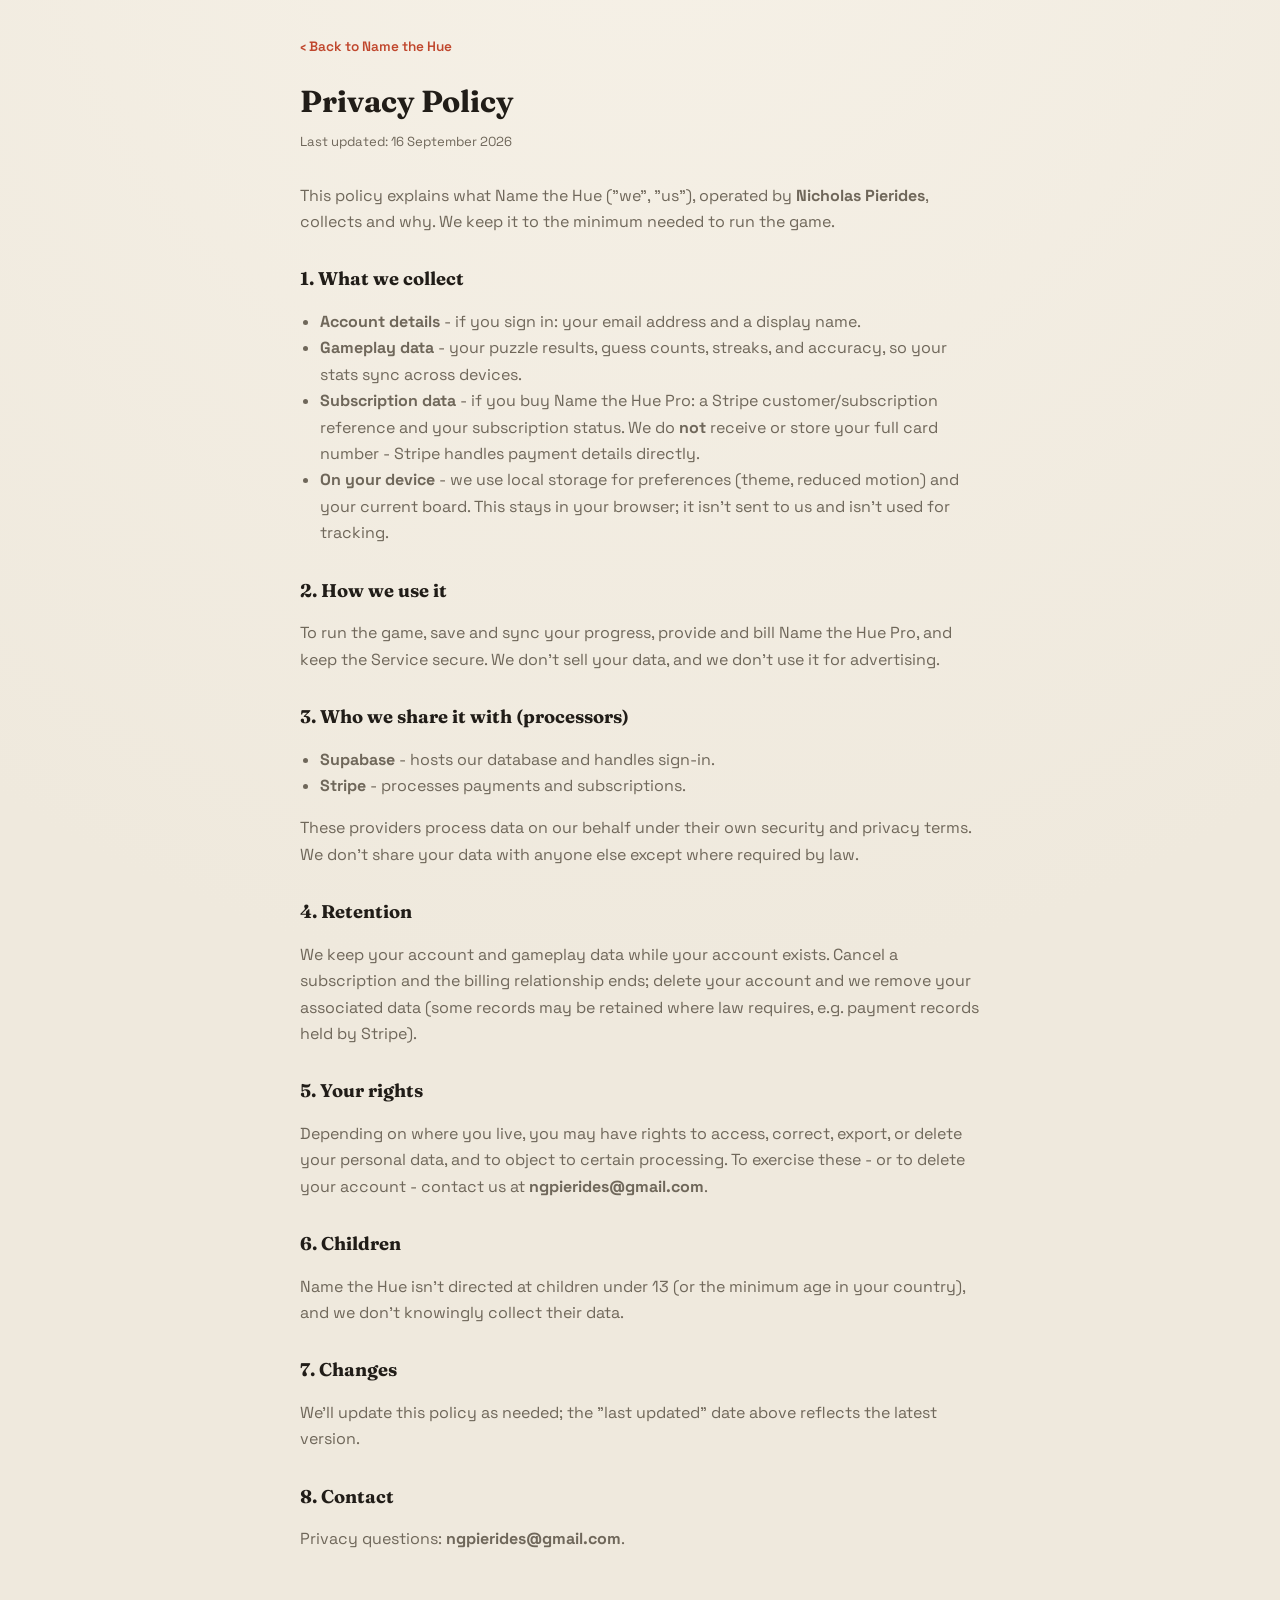
==== commit 3de84057: "Add PWA manifest + app icons, cookieless analytics scaffold, filter crude colour names; refresh lega" ====
--- a/privacy.html
+++ b/privacy.html
@@ -10,7 +10,7 @@
       href="https://fonts.googleapis.com/css2?family=Space+Grotesk:wght@400;500;600;700&family=Fraunces:opsz,wght@9..144,500;9..144,600&display=swap"
       rel="stylesheet"
     />
-    <link rel="stylesheet" href="css/styles.css?v=46" />
+    <link rel="stylesheet" href="css/styles.css?v=53" />
     <link
       rel="icon"
       href="data:image/svg+xml,<svg xmlns='http://www.w3.org/2000/svg' viewBox='0 0 100 100'><rect width='100' height='100' rx='22' fill='%23c8452f'/></svg>"
@@ -27,7 +27,7 @@
       <a class="legal-back" href="index.html">‹ Back to Name the Hue</a>
 
       <h1>Privacy Policy</h1>
-      <p class="legal-updated">Last updated: 13 September 2026</p>
+      <p class="legal-updated">Last updated: 16 September 2026</p>
 
       <p>
         This policy explains what Name the Hue ("we", "us"), operated by
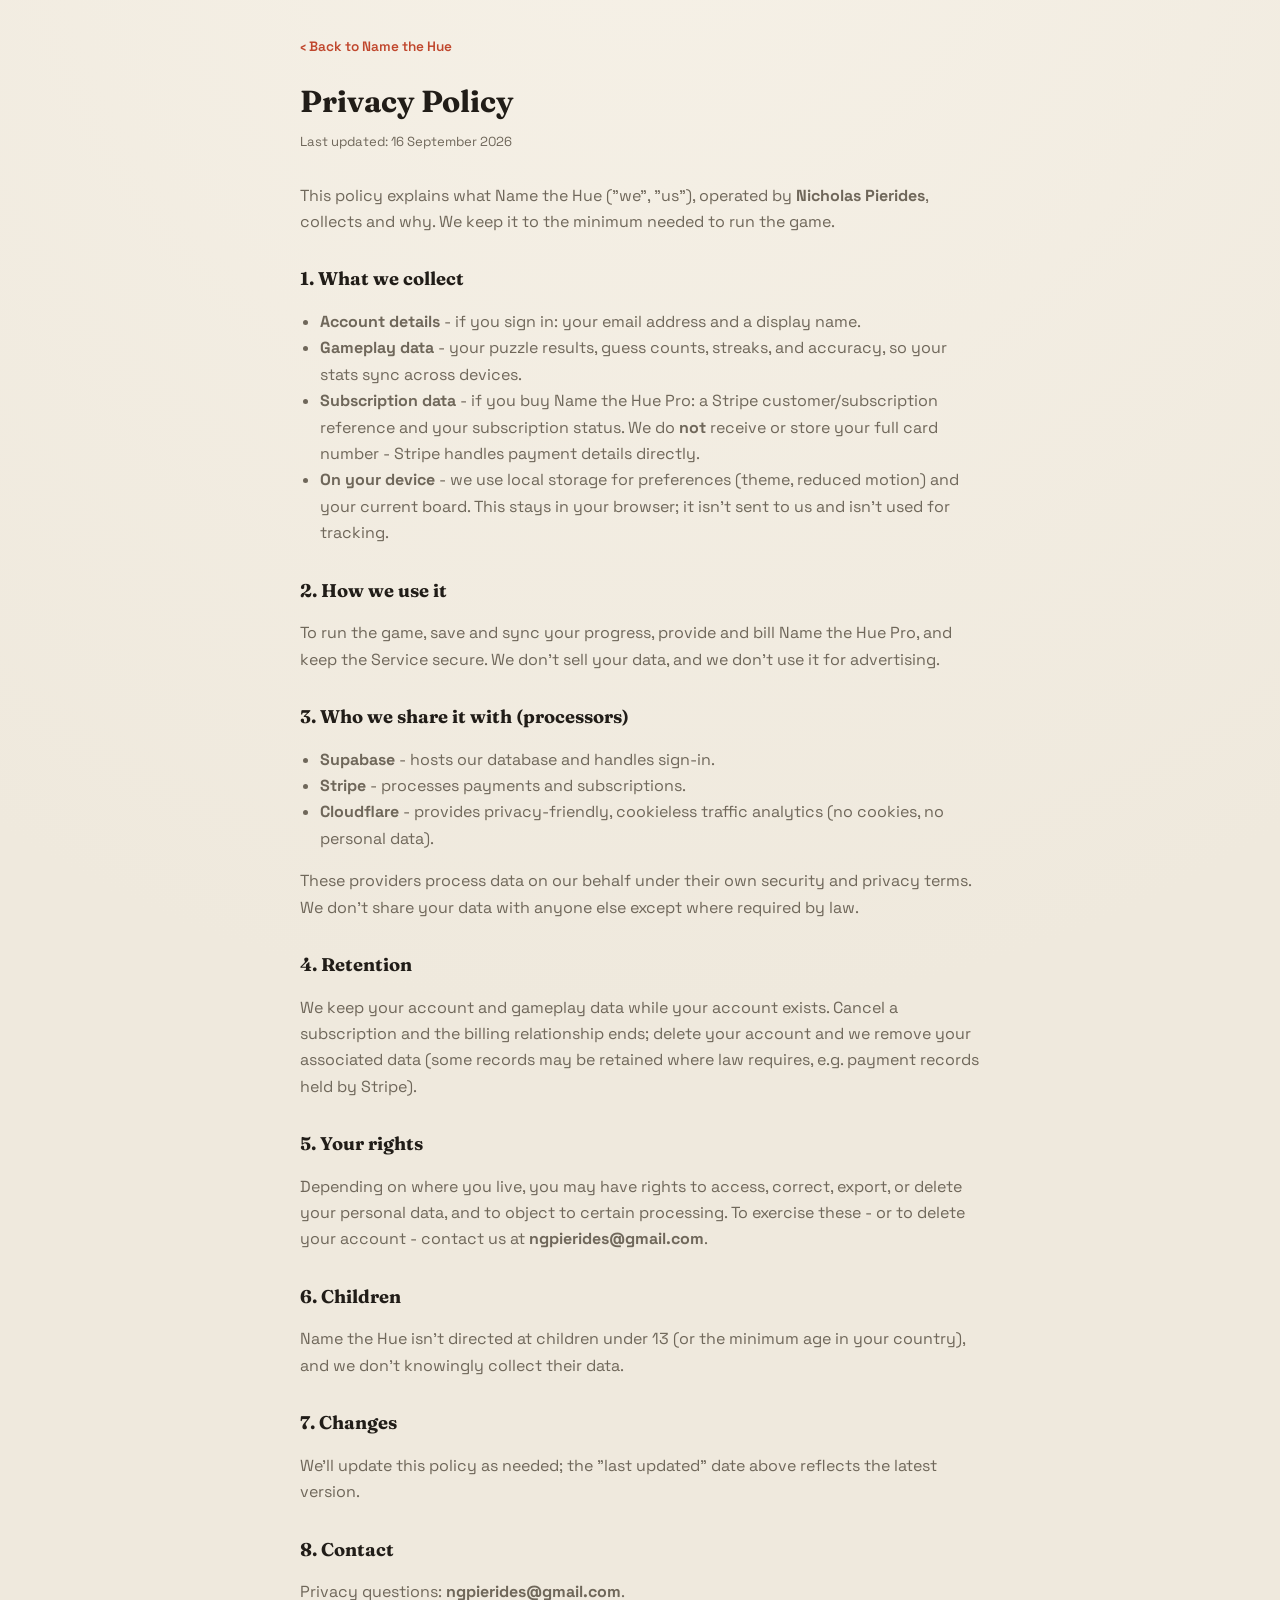
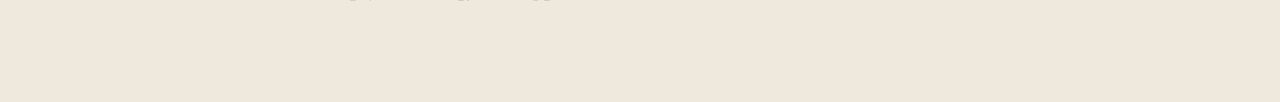
==== commit af8fd79b: "Enable Cloudflare Web Analytics (cookieless); list Cloudflare as a processor in privacy policy Co-Au" ====
--- a/privacy.html
+++ b/privacy.html
@@ -69,6 +69,7 @@
       <ul>
         <li><strong>Supabase</strong> - hosts our database and handles sign-in.</li>
         <li><strong>Stripe</strong> - processes payments and subscriptions.</li>
+        <li><strong>Cloudflare</strong> - provides privacy-friendly, cookieless traffic analytics (no cookies, no personal data).</li>
       </ul>
       <p>
         These providers process data on our behalf under their own security and
